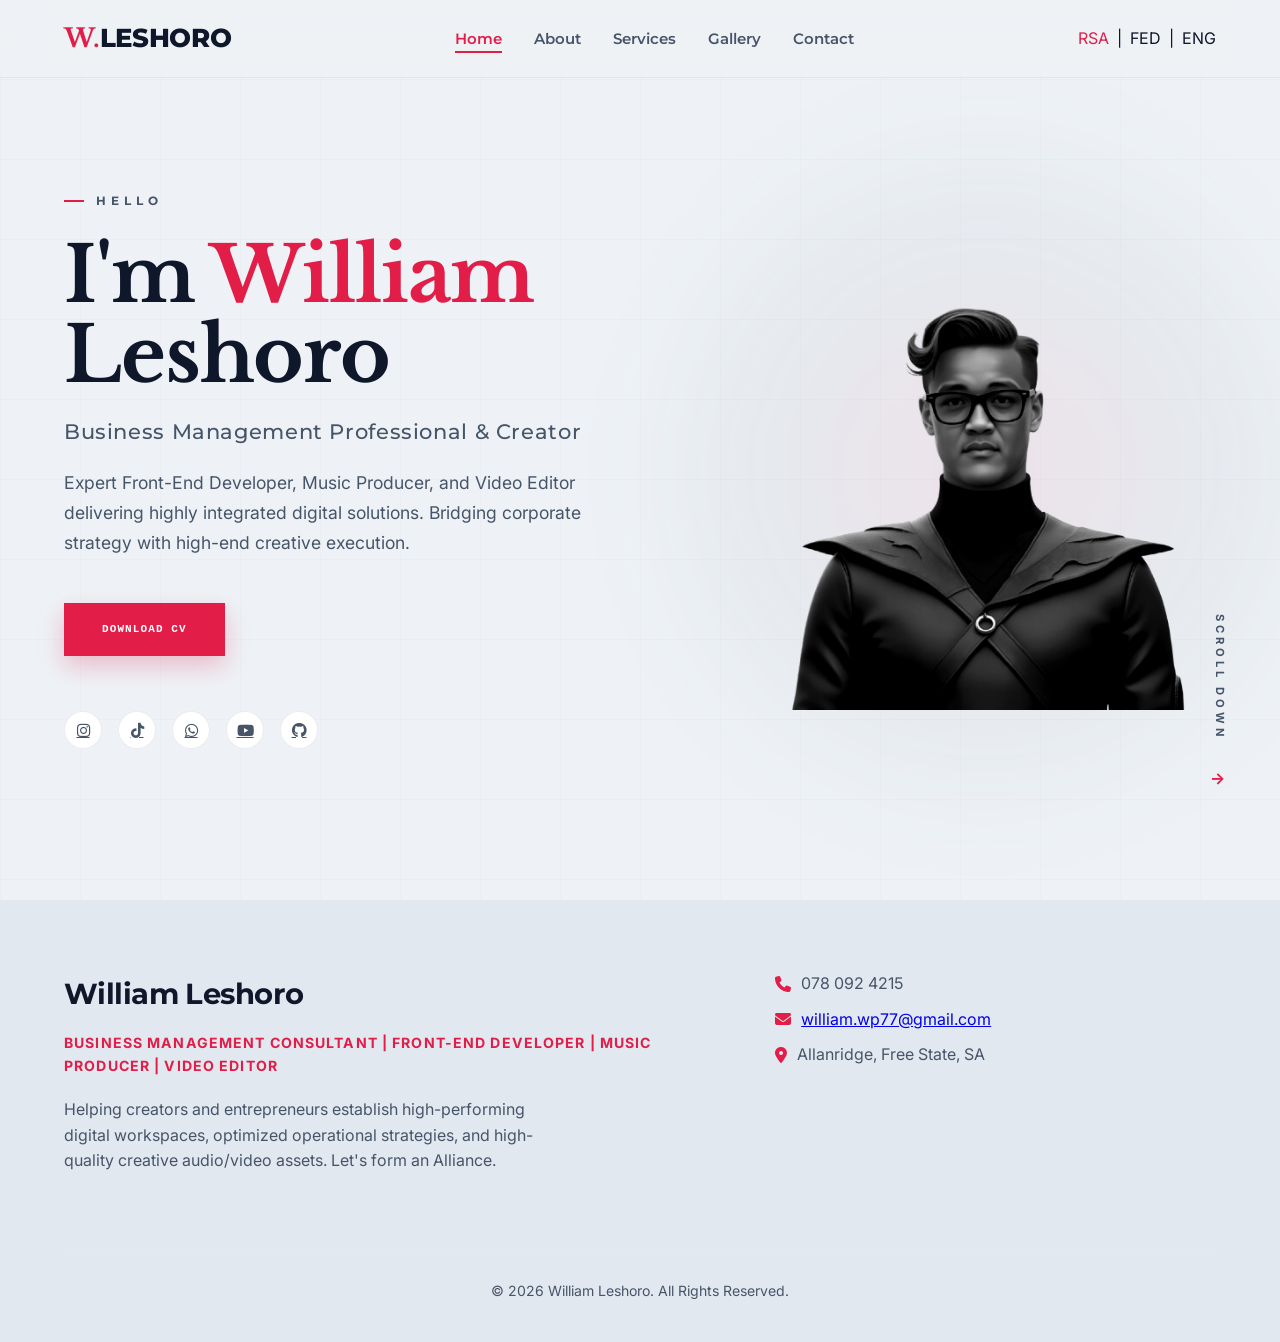
==== index.html @ 3c8e94a7 "Add files via upload" ====
<!doctype html>
<html lang="en">
  <head>
    <meta charset="UTF-8" />
    <meta name="viewport" content="width=device-width, initial-scale=1.0" />
    
    <!-- SEO Meta Tags -->
    <title>William Leshoro | Professional Business Consultant & Creator</title>
    <meta name="description" content="William Leshoro - Business Management Consultant, Front-End Developer, Music Producer & Video Editor based in Allanridge, South Africa. Bridging corporate strategy and creative execution." />
    <meta name="keywords" content="William Leshoro, Business Consultant South Africa, Front-End Developer South Africa, Beat Maker, Music Producer, Video Editor, Allanridge, Free State" />
    <meta name="author" content="William Leshoro" />
    
    <!-- Font Awesome for sleek professional icons -->
    <link rel="stylesheet" href="https://cdnjs.cloudflare.com/ajax/libs/font-awesome/6.4.0/css/all.min.css" />
    
    <!-- External Custom Stylesheet -->
    <link rel="stylesheet" href="./style.css" />
    
    <!-- JS Activation Checker for Local CORS Export Compatibility -->
    <script>
      document.documentElement.className += ' js-enabled';
    </script>
  </head>
  <body>

    <!-- STICKY NAVIGATION BAR -->
    <header class="header sticky-nav">
      <div class="nav-container">
        <a href="#home" class="logo uppercase tracking-widest text-[19px] font-bold">
          <span class="serif italic gold-text font-normal normal-case">W.</span>LESHORO
        </a>
        
        <nav style="flex-grow: 1; display: flex; justify-content: center;">
          <ul class="nav-menu" id="navMenu">
            <li><a href="#home" class="nav-link active">Home</a></li>
            <li><a href="#about" class="nav-link">About</a></li>
            <li><a href="#services" class="nav-link">Services</a></li>
            <li><a href="#gallery" class="nav-link">Gallery</a></li>
            <li><a href="#contact" class="nav-link">Contact</a></li>
          </ul>
        </nav>

        <!-- Mockup extra language/selector on the right -->
        <div class="header-extra font-mono text-[11px] font-bold tracking-widest text-slate-500 uppercase flex gap-2 items-center" style="display: flex; gap: 8px;">
          <span class="active-lang text-red-600 gold-text" style="color: var(--accent);">RSA</span>
          <span class="opacity-30">|</span>
          <span>FED</span>
          <span class="opacity-30">|</span>
          <span>ENG</span>
        </div>
        
        <button class="mobile-nav-toggle" id="mobileNavToggle" aria-label="Toggle navigation menu" aria-expanded="false" style="margin-left: 20px;">
          <i class="fa-solid fa-bars"></i>
        </button>
      </div>
    </header>

    <main>
      <!-- ==========================================
           HOME / HERO SECTION
           ========================================== -->
      <section id="home" class="hero-section">
        <div class="container hero-grid">
          <div class="hero-content">
            <span class="hero-tagline-modern">Hello</span>
            <h1 class="hero-heading serif">
              I'm <span class="gold-text font-bold text-rose-600" style="color: var(--accent);">William</span> Leshoro
            </h1>
            <h2 class="hero-subheading uppercase tracking-[0.1em] text-xs font-bold opacity-80" style="margin-bottom: 20px;">Business Management Professional &amp; Creator</h2>
            <p class="hero-description">
              Expert Front-End Developer, Music Producer, and Video Editor delivering highly integrated digital solutions. Bridging corporate strategy with high-end creative execution.
            </p>
            <div class="hero-buttons">
              <!-- DOWNLOAD CV button styled with solid red matching the Jems mockup red button -->
              <a href="#contact" class="btn btn-primary" style="background: var(--accent); color: #fff; border-radius: 0px; text-transform: uppercase; font-size: 11px; letter-spacing: 0.1em; font-weight: bold; font-family: monospace; padding: 16px 36px; border-color: var(--accent); box-shadow: 0 10px 25px rgba(225, 29, 72, 0.25);">
                Download CV
              </a>
            </div>

            <!-- Social rows positioned cleanly on the bottom left under content -->
            <div class="hero-socials">
              <a href="https://instagram.com" target="_blank" rel="noopener noreferrer" class="hero-social-link" aria-label="Instagram">
                <i class="fa-brands fa-instagram"></i>
              </a>
              <a href="https://www.tiktok.com" target="_blank" rel="noopener noreferrer" class="hero-social-link" aria-label="TikTok">
                <i class="fa-brands fa-tiktok"></i>
              </a>
              <a href="https://wa.me/27780924215" target="_blank" rel="noopener noreferrer" class="hero-social-link" aria-label="WhatsApp">
                <i class="fa-brands fa-whatsapp"></i>
              </a>
              <a href="https://www.youtube.com/@MW_LESHORO" target="_blank" rel="noopener noreferrer" class="hero-social-link" aria-label="YouTube">
                <i class="fa-brands fa-youtube"></i>
              </a>
              <a href="https://github.com" target="_blank" rel="noopener noreferrer" class="hero-social-link" aria-label="GitHub">
                <i class="fa-brands fa-github"></i>
              </a>
            </div>
          </div>
          
          <div class="hero-visual" style="position: relative;">
            <div class="hero-portrait-container">
              <div class="artistic-brush-backdrop"></div>
              <img src="src/assets/images/william back no more.png" alt="William Leshoro" class="hero-portrait-image" referrerPolicy="no-referrer" />
            </div>
          </div>
        </div>

        <!-- Vertical Scroll indicator matching the mockup right edge -->
        <div class="scroll-down-indicator" onclick="window.location.hash = '#about'">
          Scroll Down
        </div>
      </section>

      <!-- ==========================================
           ABOUT SECTION
           ========================================== -->
      <section id="about" class="about-section section-alt">
        <div class="container about-grid fade-in-section">
          <div class="about-image-wrapper">
            <div class="about-image-container">
              <img src="src/assets/images/WhatsApp Image 2025-07-25 at 4.08.32 AM (2).jpg" alt="William Leshoro - Professional Profile" class="about-image" referrerPolicy="no-referrer" />
              <div class="about-image-frame"></div>
            </div>
          </div>
          
          <div class="about-content">
            <h2 class="about-heading"><span class="accent-text">About</span> Me</h2>
            <p class="about-p">
              I am William Leshoro, a dedicated Business Management Consultant and multi-disciplinary creator. With a background in both business strategy and creative production, I offer a unique perspective that bridges the gap between operational excellence and creative expression.
            </p>
            <p class="about-p">
              My journey began with a passion for helping small businesses navigate the complexities of the modern market. Over the years, I have expanded my skill set to include front-end development, music production, and video editing, allowing me to provide comprehensive support to entrepreneurs and content creators alike.
            </p>
            <p class="about-p">
              I believe that every business has a story to tell and a unique value to offer. My mission is to provide the tools and guidance necessary for you to share that story effectively and grow your venture sustainably.
            </p>
            
            <div class="about-stats">
              <div class="stat-item">
                <div class="stat-number">65%</div>
                <div class="stat-label">Client Satis.</div>
              </div>
              <div class="stat-item">
                <div class="stat-number">3+</div>
                <div class="stat-label">Expert Skills</div>
              </div>
              <div class="stat-item">
                <div class="stat-number">30+</div>
                <div class="stat-label">Projects done</div>
              </div>
            </div>
          </div>
        </div>
      </section>

      <!-- ==========================================
           SERVICES SECTION
           ========================================== -->
      <section id="services" class="services-section">
        <div class="container fade-in-section">
          <div class="section-header">
            <h2>My <span class="accent-text">Services</span></h2>
            <p>Providing custom, high-caliber, strategic business frameworks alongside bespoke design and creative publishing tools.</p>
          </div>
          
          <div class="services-grid">
            <!-- SERVICE 1 -->
            <div class="service-card">
              <div class="service-icon-wrapper">
                <i class="fa-solid fa-code"></i>
              </div>
              <h3>Front-End Development</h3>
              <p>I create modern, responsive, and high-performing websites tailored to the needs of small businesses.</p>
              <ul class="service-features-list">
                <li><i class="fa-solid fa-circle-check"></i> Custom Website Design</li>
                <li><i class="fa-solid fa-circle-check"></i> Responsive Web Development</li>
                <li><i class="fa-solid fa-circle-check"></i> Landing Page Optimization</li>
                <li><i class="fa-solid fa-circle-check"></i> Website Maintenance</li>
              </ul>
            </div>

            <!-- SERVICE 2 -->
            <div class="service-card">
              <div class="service-icon-wrapper">
                <i class="fa-solid fa-music"></i>
              </div>
              <h3>Beat Making</h3>
              <p>Providing high-quality, original beats and soundscapes for content creators, YouTubers, and musical artists.</p>
              <ul class="service-features-list">
                <li><i class="fa-solid fa-circle-check"></i> Custom Beat Production</li>
                <li><i class="fa-solid fa-circle-check"></i> Sound Design for Videos</li>
                <li><i class="fa-solid fa-circle-check"></i> Mixing and Mastering</li>
                <li><i class="fa-solid fa-circle-check"></i> Audio Branding</li>
              </ul>
            </div>

            <!-- SERVICE 3 -->
            <div class="service-card">
              <div class="service-icon-wrapper">
                <i class="fa-solid fa-video"></i>
              </div>
              <h3>Video Editing</h3>
              <p>Transforming raw footage into engaging visual stories for social media, marketing, and personal projects.</p>
              <ul class="service-features-list">
                <li><i class="fa-solid fa-circle-check"></i> Social Media Content Editing</li>
                <li><i class="fa-solid fa-circle-check"></i> Color Grading &amp; Correction</li>
                <li><i class="fa-solid fa-circle-check"></i> Motion Graphics</li>
                <li><i class="fa-solid fa-circle-check"></i> YouTube Video Production</li>
              </ul>
            </div>

            <!-- SERVICE 4 -->
            <div class="service-card">
              <div class="service-icon-wrapper">
                <i class="fa-solid fa-briefcase"></i>
              </div>
              <h3>Business Guidance</h3>
              <p>Strategic consulting for entrepreneurs looking to start, scale, or optimize their business operations.</p>
              <ul class="service-features-list">
                <li><i class="fa-solid fa-circle-check"></i> Business Strategy Planning</li>
                <li><i class="fa-solid fa-circle-check"></i> Market Analysis</li>
                <li><i class="fa-solid fa-circle-check"></i> Operational Efficiency</li>
                <li><i class="fa-solid fa-circle-check"></i> Entrepreneurial Coaching</li>
              </ul>
            </div>
          </div>
        </div>
      </section>

      <!-- ==========================================
           GALLERY SECTION
           ========================================== -->
      <section id="gallery" class="gallery-section section-alt">
        <div class="container fade-in-section">
          <!-- Mike Welly inspired elegant left-aligned header -->
          <div class="gallery-browsing-header" style="text-align: left; margin-bottom: 30px;">
            <h2 class="gallery-browsing-title" style="font-family: var(--font-title); font-size: 2.22rem; font-weight: 500; color: var(--text-muted); line-height: 1.35; max-width: 700px; margin-bottom: 20px;">
              You're now browsing William's<br>
              <span style="color: var(--text-main); font-weight: 700;">Portfolio Collection</span>
            </h2>
          </div>
          
          <!-- 3D Infinite Scroll Carousel (Vue Carousel 3D Style - Images Only) -->
          <div class="carousel-3d-wrapper" style="position: relative; width: 100%; margin: 40px auto 20px auto; overflow: visible;">
            <div class="carousel-3d-container">
              <div class="carousel-3d-slider">
                <!-- Slide 1 (Web) -->
                <div class="carousel-3d-slide" data-index="0" data-category="Website Projects" data-title="Modern Web Dashboards" data-description="A premium and sleek business intelligence dashboard. Built with top-notch responsive design, modular architecture, and customized CSS panels designed to keep workflows optimized and lightning fast.">
                  <img src="./src/assets/images/web_projects_1780596281688.png" alt="Website Projects Workflow" class="carousel-3d-img" referrerPolicy="no-referrer" />
                </div>

                <!-- Slide 2 (Music) -->
                <div class="carousel-3d-slide" data-index="1" data-category="Music Production" data-title="Acoustic Recording Studio" data-description="An active creative view inside William's primary sound engineering workstation. Outfitted with studio MIDI controllers, monitors, and audio mastering gear to record pristine musical frequencies.">
                  <img src="./src/assets/images/music_production_1780596298999.png" alt="Music Production Studio layout" class="carousel-3d-img" referrerPolicy="no-referrer" />
                </div>

                <!-- Slide 3 (Music - Beats) -->
                <div class="carousel-3d-slide" data-index="2" data-category="Beat Sessions" data-title="Drum Machine Composition" data-description="A live demonstration capturing rhythmic beat compositions. Utilizes hardware drum pads, classic synth plugins, and custom loops to formulate original background soundscapes for artists.">
                  <img src="./src/assets/images/beat_making_1780596352821.png" alt="Beat Making Drum Sampler Session" class="carousel-3d-img" referrerPolicy="no-referrer" />
                </div>

                <!-- Slide 4 (Video) -->
                <div class="carousel-3d-slide" data-index="3" data-category="Video Editing" data-title="Creative Editing Suite" data-description="Dual monitor premium video editing desk. Configured for flawless multi-cam edits, professional grading, audio matching, and cinematic grading output formatted for social media and marketing.">
                  <img src="./src/assets/images/video_editing_1780596317617.png" alt="Video Editing Workstation" class="carousel-3d-img" referrerPolicy="no-referrer" />
                </div>

                <!-- Slide 5 (Business) -->
                <div class="carousel-3d-slide" data-index="4" data-category="Business Guidance" data-title="Consulting Strategy Session" data-description="Professional operational layout mapping growth opportunities. Incorporates real data, charting, and structured strategic consulting methodologies to scale small and medium businesses.">
                  <img src="./src/assets/images/business_consulting_1780596336177.png" alt="Business Consulting Sessions Materials" class="carousel-3d-img" referrerPolicy="no-referrer" />
                </div>

                <!-- Slide 6 (Creative Showcase) -->
                <div class="carousel-3d-slide" data-index="5" data-category="Creative Works" data-title="Holistic Project Portfolio" data-description="Modern visual elements blending software creation, motion design, and audio composition. Highlights William's combined capabilities in crafting immersive digital products.">
                  <img src="./src/assets/images/creative_showcase_1780596371225.png" alt="Creative Work Showcase branding workspace" class="carousel-3d-img" referrerPolicy="no-referrer" />
                </div>
              </div>
            </div>

            <!-- Handheld / Desktop responsive arrows -->
            <button class="carousel-3d-btn carousel-3d-prev-btn" aria-label="Previous Image">
              <i class="fa-solid fa-chevron-left"></i>
            </button>
            <button class="carousel-3d-btn carousel-3d-next-btn" aria-label="Next Image">
              <i class="fa-solid fa-chevron-right"></i>
            </button>
          </div>
        </div>
      </section>

      <!-- LIGHTBOX OVERLAY MODAL -->
      <div id="lightbox" class="lightbox">
        <div class="lightbox-content-wrapper">
          <button class="lightbox-close" aria-label="Close lightbox modal">
            <i class="fa-solid fa-xmark"></i>
          </button>
          
          <button class="lightbox-arrow lightbox-prev" aria-label="Previous image">
            <i class="fa-solid fa-chevron-left"></i>
          </button>
          
          <div class="lightbox-img-container">
            <img src="" alt="" class="lightbox-img" referrerPolicy="no-referrer" />
          </div>
          
          <button class="lightbox-arrow lightbox-next" aria-label="Next image">
            <i class="fa-solid fa-chevron-right"></i>
          </button>
          
          <div class="lightbox-info">
            <span class="lightbox-meta">Category</span>
            <h3 class="lightbox-title">Project Title</h3>
            <p class="lightbox-desc">Detailed descriptions of the layout and strategic solutions delivered.</p>
          </div>
        </div>
      </div>

      <!-- ==========================================
           CONTACT SECTION
           ========================================== -->
      <section id="contact" class="contact-section">
        <div class="container fade-in-section">
          <div class="section-header">
            <h2>Get In <span class="accent-text">Touch</span></h2>
            <p>Have a question or looking to launch a new project? Drop a line and let's collaborate on scaling your vision.</p>
          </div>
          
          <div class="contact-grid">
            <!-- Contact details left -->
            <div class="contact-info-container">
              <div class="contact-detail-card">
                <!-- Phone -->
                <div class="contact-item">
                  <div class="contact-icon">
                    <i class="fa-brands fa-whatsapp"></i>
                  </div>
                  <div class="contact-text">
                    <h4>Phone / WhatsApp</h4>
                    <p><a href="tel:0780924215">078 092 4215</a></p>
                  </div>
                </div>

                <!-- Email -->
                <div class="contact-item">
                  <div class="contact-icon">
                    <i class="fa-solid fa-envelope"></i>
                  </div>
                  <div class="contact-text">
                    <h4>Email Address</h4>
                    <p><a href="mailto:william.wp77@gmail.com">william.wp77@gmail.com</a></p>
                  </div>
                </div>

                <!-- Office Address -->
                <div class="contact-item">
                  <div class="contact-icon">
                    <i class="fa-solid fa-location-dot"></i>
                  </div>
                  <div class="contact-text">
                    <h4>Office Address</h4>
                    <p>
                      14 Crocodile Street<br />
                      Allanridge, Free State, 9490<br />
                      South Africa
                    </p>
                  </div>
                </div>
              </div>

              <!-- Social Links -->
              <div style="margin-bottom: 30px;">
                <h4 class="contact-social-title uppercase text-center md:text-left">Connect with me online</h4>
                <div class="social-links justify-center md:justify-start">
                  <a href="https://instagram.com/M.W LESHORO" target="_blank" rel="noopener noreferrer" class="social-icon" aria-label="Instagram">
                    <i class="fa-brands fa-instagram"></i>
                  </a>
                  <a href="https://www.tiktok.com" target="_blank" rel="noopener noreferrer" class="social-icon" aria-label="TikTok">
                    <i class="fa-brands fa-tiktok"></i>
                  </a>
                  <a href="https://wa.me/27780924215" target="_blank" rel="noopener noreferrer" class="social-icon" aria-label="WhatsApp">
                    <i class="fa-brands fa-whatsapp"></i>
                  </a>
                  <a href="https://www.youtube.com/@MW_LESHORO target="_blank" rel="noopener noreferrer" class="social-icon" aria-label="YouTube">
                    <i class="fa-brands fa-youtube"></i>
                  </a>
                  <a href="https://github.com" target="_blank" rel="noopener noreferrer" class="social-icon" aria-label="GitHub">
                    <i class="fa-brands fa-github"></i>
                  </a>
                </div>
              </div>

              <!-- Custom Google Map Styled Iframe -->
              <div class="map-placeholder">
                <iframe 
                   src="https://www.google.com/maps?q=14+Crocodile+Street+Allanridge+9490+South+Africa&output=embed" 
                    width="600" 
                    height="450" 
                    style="border:0;" 
                    allowfullscreen="" 
                    loading="lazy">
                </iframe>
              </div>
            </div>

            <!-- Contact form right -->
            <div class="contact-form-card">
              
              
            </div>
          </div>
        </div>
      </section>
    </main>

    <!-- ==========================================
         FOOTER SECTION
         ========================================== -->
    <footer>
      <div class="container footer-grid">
        <div class="footer-info">
          <h3>William Leshoro</h3>
          <p class="footer-subtitle">Business Management Consultant | Front-End Developer | Music Producer | Video Editor</p>
          <p class="footer-desc">
            Helping creators and entrepreneurs establish high-performing digital workspaces, optimized operational strategies, and high-quality creative audio/video assets. Let's form an Alliance.
          </p>
        </div>
        
        <div class="footer-contacts flex flex-col justify-start md:items-end">
          <p><i class="fa-solid fa-phone"></i> 078 092 4215</p>
          <p><i class="fa-solid fa-envelope"></i> <a href="mailto:william.wp77@gmail.com" class="text-slate-400 hover:text-[#E2B813] transition-colors">william.wp77@gmail.com</a></p>
          <p><i class="fa-solid fa-location-dot"></i> Allanridge, Free State, SA</p>
        </div>
      </div>
      
      <div class="footer-bottom">
        <p>&copy; 2026 William Leshoro. All Rights Reserved.</p>
      </div>
    </footer>

    <!-- SCROLL TO TOP FLOATING BUTTON -->
    <button class="scroll-top" aria-label="Scroll back to top">
      <i class="fa-solid fa-arrow-up"></i>
    </button>

    <!-- Link to external custom script.js -->
    <script src="./script.js"></script>
  </body>
</html>
---- style.css ----
/*
 * William Leshoro - Professional Portfolio CSS
 * Theme: Dark Blue & Metallic Gold Accents
 */

@import url('https://fonts.googleapis.com/css2?family=Libre+Baskerville:ital,wght@0,400;0,700;1,400&family=Montserrat:wght@300;400;500;600;700;800&family=Inter:wght@300;400;500;600;700&display=swap');

:root {
  /* Colors */
  --primary: #eef2f6;        /* Premium mockup light lavender-grey background */
  --primary-light: #ffffff;  /* Pure white cards */
  --primary-dark: #e2e8f0;   /* Secondary light neutral */
  --accent: #e11d48;         /* Rose-600 crimson red accent */
  --accent-secondary: #be123c; /* Rose-700 deeper red */
  --accent-light: rgba(225, 29, 72, 0.06); /* Soft translucent red */
  --text-main: #0f172a;      /* Absolute clean slate-900 list texts */
  --text-muted: #475569;     /* Slate-600 descriptive texts */
  --accent-gradient: linear-gradient(135deg, #f43f5e, #e11d48);
  --btn-gradient: linear-gradient(135deg, #e11d48, #be123c);
  
  /* Layout and Transitions */
  --font-title: 'Montserrat', sans-serif;
  --font-serif: 'Libre Baskerville', serif;
  --font-body: 'Inter', sans-serif;
  --transition-smooth: all 0.5s cubic-bezier(0.16, 1, 0.3, 1);
  --border-radius-sm: 0px; /* Editorial minimal alignment (sharp corners) */
  --border-radius-md: 0px; 
  --border-radius-lg: 0px;
}

* {
  box-sizing: border-box;
  margin: 0;
  padding: 0;
}

html {
  scroll-behavior: smooth;
  font-family: var(--font-body);
  color: var(--text-main);
  background-color: var(--primary);
  overflow-x: hidden;
}

body {
  line-height: 1.6;
}

/* Scrollbar Style */
::-webkit-scrollbar {
  width: 10px;
}
::-webkit-scrollbar-track {
  background: var(--primary-dark);
}
::-webkit-scrollbar-thumb {
  background: var(--accent-light);
  border: 2px solid var(--primary-dark);
  border-radius: 5px;
}
::-webkit-scrollbar-thumb:hover {
  background: var(--accent);
}

/* Typography Helpers */
h1, h2, h3, h4 {
  font-family: var(--font-title);
  font-weight: 700;
  color: var(--text-main);
  letter-spacing: -0.02em;
}

.serif {
  font-family: var(--font-serif);
}

.gold-text {
  color: var(--accent);
}

.gold-border {
  border-color: var(--accent);
}

.gold-bg {
  background-color: var(--accent);
}

.glass {
  background: rgba(255, 255, 255, 0.03);
  backdrop-filter: blur(12px);
  border: 1px solid rgba(255, 255, 255, 0.08);
}

.card-hover:hover {
  border-color: var(--accent);
  transform: translateY(-2px);
  transition: var(--transition-smooth);
}

section {
  padding: 110px 5% 90px 5%;
  position: relative;
  overflow: hidden;
}

.section-alt {
  background-color: var(--primary-dark);
}

.accent-text {
  font-family: var(--font-serif);
  font-style: italic;
  font-weight: 400;
  color: var(--accent);
}

/* General Layout Elements */
.container {
  max-width: 1200px;
  margin: 0 auto;
  width: 100%;
}

.text-center {
  text-align: center;
}

.section-header {
  margin-bottom: 60px;
  text-align: center;
  position: relative;
}

.section-header h2 {
  font-size: 2.5rem;
  margin-bottom: 12px;
  text-transform: uppercase;
  letter-spacing: 0.05em;
  font-weight: 800;
}

.section-header p {
  color: var(--text-muted);
  font-size: 1.1rem;
  max-width: 600px;
  margin: 0 auto;
}

.section-header::after {
  content: '';
  display: block;
  width: 80px;
  height: 4px;
  background: var(--accent-gradient);
  margin: 15px auto 0 auto;
  border-radius: 2px;
}

/* Buttons */
.btn {
  display: inline-flex;
  align-items: center;
  justify-content: center;
  padding: 14px 28px;
  font-family: var(--font-title);
  font-weight: 600;
  font-size: 0.95rem;
  text-decoration: none;
  border-radius: var(--border-radius-sm);
  transition: var(--transition-smooth);
  cursor: pointer;
  letter-spacing: 0.03em;
  gap: 10px;
  border: 2px solid transparent;
}

.btn-primary {
  background: var(--btn-gradient);
  color: var(--primary);
  box-shadow: 0 4px 20px rgba(226, 184, 19, 0.25);
}

.btn-primary:hover {
  transform: translateY(-3px);
  box-shadow: 0 8px 25px rgba(226, 184, 19, 0.4);
}

.btn-outline {
  background: transparent;
  border-color: var(--accent);
  color: var(--accent);
}

.btn-outline:hover {
  background: var(--accent-light);
  transform: translateY(-3px);
  box-shadow: 0 8px 25px rgba(226, 184, 19, 0.15);
}

/* Navigation - Sticky Header */
.sticky-nav {
  position: fixed;
  top: 0;
  left: 0;
  right: 0;
  width: 100%;
  z-index: 1000;
  background-color: rgba(238, 242, 246, 0.8);
  backdrop-filter: blur(16px);
  border-bottom: 1px solid rgba(15, 23, 42, 0.05);
  transition: var(--transition-smooth);
}

.sticky-nav.scrolled {
  background-color: rgba(255, 255, 255, 0.95);
  padding: 12px 0;
  box-shadow: 0 10px 40px rgba(15, 23, 42, 0.04);
  border-bottom: 1px solid rgba(15, 23, 42, 0.07);
}

.nav-container {
  max-width: 1300px;
  margin: 0 auto;
  padding: 18px 5%;
  display: flex;
  align-items: center;
  justify-content: space-between;
}

.logo {
  font-family: var(--font-title);
  font-size: 1.6rem;
  font-weight: 800;
  color: var(--text-main);
  text-decoration: none;
  letter-spacing: -0.01em;
  display: flex;
  align-items: center;
}

.logo .dot {
  color: var(--accent);
  margin-left: 2px;
}

.nav-menu {
  display: flex;
  list-style: none;
  gap: 32px;
  align-items: center;
}

.nav-link {
  color: var(--text-muted);
  text-decoration: none;
  font-family: var(--font-title);
  font-size: 0.95rem;
  font-weight: 600;
  position: relative;
  padding: 5px 0;
  transition: var(--transition-smooth);
}

.nav-link:hover, .nav-link.active {
  color: var(--accent);
}

.nav-link::after {
  content: '';
  position: absolute;
  bottom: 0;
  left: 0;
  width: 0;
  height: 2px;
  background-color: var(--accent);
  transition: var(--transition-smooth);
}

.nav-link:hover::after, .nav-link.active::after {
  width: 100%;
}

/* Mobile Nav Toggle */
.mobile-nav-toggle {
  display: none;
  background: none;
  border: none;
  cursor: pointer;
  color: var(--text-main);
  padding: 8px;
  font-size: 1.5rem;
  z-index: 1001;
}

/* Home / Hero Section */
.hero-section {
  min-height: 100vh;
  display: flex;
  align-items: center;
  justify-content: center;
  padding-top: 130px;
  background-color: var(--primary);
  position: relative;
  overflow: hidden;
}

/* Structural styling grid overlay matching Jems mockup background */
.hero-section::before {
  content: '';
  position: absolute;
  top: 0; left: 0; right: 0; bottom: 0;
  background-image: 
    linear-gradient(90deg, rgba(15, 23, 42, 0.015) 1px, transparent 1px),
    linear-gradient(0deg, rgba(15, 23, 42, 0.015) 1px, transparent 1px);
  background-size: 80px 80px;
  pointer-events: none;
  z-index: 1;
}

.hero-grid {
  display: grid;
  grid-template-columns: 1.15fr 0.85fr;
  align-items: center;
  gap: 60px;
  position: relative;
  z-index: 5;
}

.hero-content {
  display: flex;
  flex-direction: column;
}

.hero-tagline-modern {
  font-family: var(--font-title);
  font-size: 0.78rem;
  letter-spacing: 0.4em;
  font-weight: 700;
  color: var(--text-muted);
  text-transform: uppercase;
  margin-bottom: 25px;
  display: flex;
  align-items: center;
  gap: 12px;
}

.hero-tagline-modern::before {
  content: '';
  width: 20px;
  height: 2px;
  background-color: var(--accent);
  display: inline-block;
}

.hero-heading {
  font-size: 4.8rem;
  line-height: 1.05;
  margin-bottom: 18px;
  font-weight: 800;
  color: var(--text-main);
  letter-spacing: -0.015em;
}

.hero-subheading {
  font-size: 1.3rem;
  color: var(--text-muted);
  margin-bottom: 25px;
  font-weight: 500;
  letter-spacing: 0.03em;
}

.hero-description {
  font-size: 1.1rem;
  color: var(--text-muted);
  margin-bottom: 45px;
  max-width: 580px;
  line-height: 1.7;
}

.hero-buttons {
  display: flex;
  gap: 20px;
}

/* Jems mockup portrait structure with custom canvas backdrop */
.hero-portrait-container {
  position: relative;
  width: 100%;
  max-width: 440px;
  height: 480px;
  display: flex;
  align-items: flex-end;
  justify-content: center;
  z-index: 5;
}

.hero-portrait-image {
  width: 100%;
  height: auto;
  max-height: 100%;
  object-fit: contain;
  z-index: 5;
  position: relative;
  filter: grayscale(100%) contrast(108%); /* Professional black & white portrait */
  transition: all 0.6s cubic-bezier(0.16, 1, 0.3, 1);
}

.hero-portrait-image:hover {
  filter: grayscale(0%) contrast(100%); /* Elegant pop of actual colors on hover */
}

/* Decorative watercolor paint splash stroke backdrop behind profile portrait */
.artistic-brush-backdrop {
  position: absolute;
  top: 50%;
  left: 50%;
  transform: translate(-50%, -50%);
  width: 150%;
  height: 150%;
  background: radial-gradient(circle, rgba(225, 29, 72, 0.07) 0%, rgba(71, 85, 105, 0.05) 50%, transparent 75%);
  border-radius: 50%;
  filter: blur(50px);
  z-index: 1;
  pointer-events: none;
  animation: floaty 8s infinite alternate ease-in-out;
}

/* Vertical Scroll Down Indicator matching mockup */
.scroll-down-indicator {
  position: absolute;
  right: 4%;
  bottom: 12%;
  writing-mode: vertical-rl;
  text-transform: uppercase;
  font-size: 0.7rem;
  letter-spacing: 0.35em;
  font-weight: 700;
  color: var(--text-muted);
  display: flex;
  align-items: center;
  gap: 15px;
  z-index: 10;
  cursor: pointer;
  transition: var(--transition-smooth);
}

.scroll-down-indicator:hover {
  color: var(--accent);
  transform: translateY(10px);
}

.scroll-down-indicator::after {
  content: '→';
  writing-mode: horizontal-tb;
  font-size: 1rem;
  margin-top: 10px;
  color: var(--accent);
}

/* Bottom social row directly below hero content */
.hero-socials {
  display: flex;
  gap: 16px;
  margin-top: 55px;
  align-items: center;
}

.hero-social-link {
  width: 38px;
  height: 38px;
  display: flex;
  align-items: center;
  justify-content: center;
  border-radius: 50%;
  border: 1.5px solid rgba(15, 23, 42, 0.08);
  background-color: var(--primary-light);
  color: var(--text-muted);
  font-size: 0.95rem;
  transition: var(--transition-smooth);
}

.hero-social-link:hover {
  background-color: var(--accent);
  color: white;
  border-color: var(--accent);
  transform: translateY(-4px);
  box-shadow: 0 10px 20px rgba(225, 29, 72, 0.2);
}

/* Animated interactive shapes on Hero side */
.hero-visual {
  position: relative;
  display: flex;
  align-items: center;
  justify-content: center;
}

.hero-shape-container {
  position: relative;
  width: 400px;
  height: 400px;
}

.shape-bg {
  position: absolute;
  width: 100%;
  height: 100%;
  border-radius: 38% 62% 63% 37% / 41% 44% 56% 59%;
  background: linear-gradient(45deg, rgba(30,41,59,0.8), rgba(15,23,42,0.95));
  border: 2px solid var(--accent-light);
  animation: blobbing 12s infinite linear;
  box-shadow: 0 8px 32px rgba(0,0,0,0.4);
}

.shape-outline-1 {
  position: absolute;
  top: -10px; left: -10px;
  width: calc(100% + 20px);
  height: calc(100% + 20px);
  border-radius: 38% 62% 63% 37% / 41% 44% 56% 59%;
  border: 1px dashed var(--accent);
  opacity: 0.4;
  animation: blobbing 18s infinite linear reverse;
}

.shape-ring {
  position: absolute;
  top: -40px;
  left: -40px;
  width: calc(100% + 80px);
  height: calc(100% + 80px);
  border: 1px solid rgba(225,225,225,0.05);
  border-radius: 50%;
  animation: spinning 20s linear infinite;
}

.hero-floating-card {
  position: absolute;
  background: rgba(30, 41, 59, 0.75);
  border: 1px solid rgba(226, 184, 19, 0.3);
  backdrop-filter: blur(8px);
  border-radius: var(--border-radius-sm);
  padding: 16px 22px;
  box-shadow: 0 10px 30px rgba(0,0,0,0.5);
  display: flex;
  align-items: center;
  gap: 15px;
  animation: floaty 6s infinite ease-in-out;
}

.floating-card-1 {
  top: 10%;
  right: -5%;
}

.floating-card-2 {
  bottom: 10%;
  left: -8%;
  animation-delay: -3s;
}

.hero-floating-card .icon-box {
  width: 45px;
  height: 45px;
  background-color: var(--accent-light);
  border-radius: 50%;
  display: flex;
  align-items: center;
  justify-content: center;
  color: var(--accent);
  font-size: 1.2rem;
}

.hero-floating-card h4 {
  font-size: 0.95rem;
  margin-bottom: 2px;
}

.hero-floating-card p {
  font-size: 0.75rem;
  color: var(--text-muted);
}

@keyframes blobbing {
  0% { border-radius: 38% 62% 63% 37% / 41% 44% 56% 59%; }
  33% { border-radius: 60% 40% 50% 50% / 50% 60% 40% 50%; }
  66% { border-radius: 40% 60% 30% 70% / 70% 30% 60% 40%; }
  100% { border-radius: 38% 62% 63% 37% / 41% 44% 56% 59%; }
}

@keyframes spinning {
  to { transform: rotate(360deg); }
}

@keyframes floaty {
  0%, 100% { transform: translateY(0); }
  50% { transform: translateY(-15px); }
}

/* About Section */
.about-grid {
  display: grid;
  grid-template-columns: 0.9fr 1.1fr;
  gap: 60px;
  align-items: center;
}

.about-image-wrapper {
  position: relative;
  display: flex;
  justify-content: center;
}

.about-image-container {
  position: relative;
  max-width: 400px;
  border-radius: var(--border-radius-md);
  overflow: hidden;
  box-shadow: 0 15px 35px rgba(0,0,0,0.5);
  border: 1px solid rgba(255, 255, 255, 0.05);
}

.about-image {
  width: 100%;
  height: auto;
  transition: var(--transition-smooth);
}

.about-image:hover {
  transform: scale(1.05);
}

.about-image-frame {
  position: absolute;
  top: 20px;
  left: -20px;
  right: 20px;
  bottom: -20px;
  border: 2px solid var(--accent);
  border-radius: var(--border-radius-md);
  z-index: -1;
  transition: var(--transition-smooth);
}

.about-image-wrapper:hover .about-image-frame {
  transform: translate(10px, -10px);
}

.about-content {
  display: flex;
  flex-direction: column;
}

.about-heading {
  font-size: 2.5rem;
  margin-bottom: 24px;
  position: relative;
  display: inline-block;
}

.about-heading::after {
  content: '';
  display: block;
  width: 60px;
  height: 3px;
  background-color: var(--accent);
  margin-top: 10px;
}

.about-p {
  color: var(--text-muted);
  font-size: 1.05rem;
  margin-bottom: 20px;
  text-align: justify;
}

.about-stats {
  display: grid;
  grid-template-columns: repeat(3, 1fr);
  gap: 20px;
  margin-top: 35px;
}

.stat-item {
  background-color: var(--primary-light);
  border: 1px solid rgba(15, 23, 42, 0.08);
  border-left: 3px solid var(--accent);
  padding: 15px 20px;
  border-radius: var(--border-radius-sm);
  transition: var(--transition-smooth);
}

.stat-item:hover {
  transform: translateY(-5px);
  background-color: var(--primary-light);
  box-shadow: 0 10px 30px rgba(15, 23, 42, 0.05);
  border-color: var(--accent);
}

.stat-number {
  font-size: 1.8rem;
  font-weight: 800;
  color: var(--accent);
  line-height: 1;
  margin-bottom: 5px;
}

.stat-label {
  font-size: 0.8rem;
  text-transform: uppercase;
  color: var(--text-muted);
  letter-spacing: 0.05em;
  font-weight: 600;
}

/* Services Section */
.services-grid {
  display: grid;
  grid-template-columns: repeat(auto-fit, minmax(260px, 1fr));
  gap: 30px;
}

.service-card {
  background-color: var(--primary-light);
  border: 1px solid rgba(255,255,255,0.06);
  border-radius: var(--border-radius-md);
  padding: 40px 30px;
  text-align: left;
  transition: var(--transition-smooth);
  position: relative;
  display: flex;
  flex-direction: column;
}

.service-card::after {
  content: '';
  position: absolute;
  top: 0;
  left: 0;
  width: 100%;
  height: 100%;
  border-radius: var(--border-radius-md);
  border: 1.5px solid var(--accent-light);
  opacity: 0;
  transition: var(--transition-smooth);
}

.service-card:hover {
  transform: translateY(-8px);
  background-color: rgba(255, 255, 255, 0.06);
  border-color: var(--accent);
  box-shadow: 0 15px 35px rgba(0,0,0,0.4);
}

.service-card:hover::after {
  opacity: 1;
}

.service-icon-wrapper {
  color: var(--accent);
  font-size: 2.2rem;
  margin-bottom: 25px;
  display: inline-flex;
  align-items: center;
  justify-content: center;
  width: 70px;
  height: 70px;
  background-color: rgba(197, 160, 89, 0.07);
  border-radius: 50%;
  border: 1px solid rgba(197, 160, 89, 0.15);
  transition: var(--transition-smooth);
}

.service-card:hover .service-icon-wrapper {
  background-color: var(--accent);
  color: var(--primary);
  transform: rotateY(180deg);
}

.service-card h3 {
  font-size: 1.35rem;
  margin-bottom: 15px;
  text-transform: uppercase;
  letter-spacing: 0.02em;
}

.service-card p {
  color: var(--text-muted);
  font-size: 0.95rem;
  margin-bottom: 25px;
  flex-grow: 1;
}

.service-features-list {
  list-style: none;
  display: flex;
  flex-direction: column;
  gap: 12px;
  border-top: 1px solid rgba(255,255,255,0.06);
  padding-top: 20px;
}

.service-features-list li {
  display: flex;
  align-items: center;
  font-size: 0.88rem;
  color: var(--text-main);
  gap: 10px;
}

.service-features-list li i {
  color: var(--accent);
  font-size: 0.9rem;
}

/* Gallery / Portfolio Section */
.gallery-filters {
  display: flex;
  justify-content: flex-start;
  gap: 24px;
  margin-bottom: 50px;
  flex-wrap: wrap;
}

.filter-btn {
  background: none !important;
  color: #798394 !important;
  border: none !important;
  padding: 0 0 6px 0 !important;
  border-radius: 0px !important;
  font-family: var(--font-body);
  font-size: 1.05rem !important;
  font-weight: 700 !important;
  cursor: pointer;
  transition: all 0.3s ease !important;
  text-transform: capitalize !important;
  border-bottom: 2.5px solid transparent !important;
  box-shadow: none !important;
  outline: none !important;
}

.filter-btn:hover {
  color: var(--text-main) !important;
}

.filter-btn.active {
  color: var(--text-main) !important;
  border-bottom-color: var(--text-main) !important; /* Elegant solid dark underline matching Jems and Mike layouts */
}

.gallery-grid {
  display: grid;
  grid-template-columns: repeat(12, 1fr);
  gap: 20px;
  width: 100%;
}

.gallery-item {
  grid-column: span 12;
  cursor: pointer;
  background-color: transparent;
  border: none;
  box-shadow: none;
  transition: all 0.6s cubic-bezier(0.16, 1, 0.3, 1);
  display: flex !important;
  flex-direction: column;
}

@media (min-width: 600px) {
  .gallery-item {
    grid-column: span 6;
  }
}

@media (min-width: 992px) {
  .gallery-item {
    grid-column: span 4;
  }
}

.gallery-card-inner {
  position: relative;
  width: 100%;
  height: 340px; /* Default height */
  overflow: hidden;
  border-radius: 0px; /* Precise sharp edges matching the new mockup */
  box-shadow: 0 10px 35px rgba(15, 23, 42, 0.06);
  border: 1px solid rgba(15, 23, 42, 0.08);
  transition: all 0.6s cubic-bezier(0.16, 1, 0.3, 1);
}

.gallery-img {
  width: 100%;
  height: 100%;
  object-fit: cover;
  transition: all 0.7s cubic-bezier(0.16, 1, 0.3, 1);
}

.gallery-overlay {
  position: absolute;
  top: 0; left: 0; right: 0; bottom: 0;
  background: linear-gradient(to top, rgba(10, 10, 10, 0.95) 0%, rgba(10, 10, 10, 0.25) 60%, transparent 100%);
  display: flex;
  flex-direction: column;
  justify-content: flex-end;
  padding: 24px;
  opacity: 0;
  transition: all 0.4s ease;
}

/* Progressive Uneven Spans matching the gorgeous asymmetrical bento grid when 'asymmetric-layout' is present */
@media (min-width: 992px) {
  .gallery-grid.asymmetric-layout .gallery-item:nth-child(1) {
    grid-column: span 4;
  }
  .gallery-grid.asymmetric-layout .gallery-item:nth-child(2) {
    grid-column: span 5;
  }
  .gallery-grid.asymmetric-layout .gallery-item:nth-child(3) {
    grid-column: span 3;
  }
  .gallery-grid.asymmetric-layout .gallery-item:nth-child(4) {
    grid-column: span 3;
  }
  .gallery-grid.asymmetric-layout .gallery-item:nth-child(5) {
    grid-column: span 5;
  }
  .gallery-grid.asymmetric-layout .gallery-item:nth-child(6) {
    grid-column: span 4;
  }
  
  /* Set alternating heights to replicate the uneven boundaries in the image */
  .gallery-grid.asymmetric-layout .gallery-item:nth-child(1) .gallery-card-inner {
    height: 380px;
  }
  .gallery-grid.asymmetric-layout .gallery-item:nth-child(2) .gallery-card-inner {
    height: 380px;
  }
  .gallery-grid.asymmetric-layout .gallery-item:nth-child(3) .gallery-card-inner {
    height: 380px;
  }
  .gallery-grid.asymmetric-layout .gallery-item:nth-child(4) .gallery-card-inner {
    height: 320px;
  }
  .gallery-grid.asymmetric-layout .gallery-item:nth-child(5) .gallery-card-inner {
    height: 320px;
  }
  .gallery-grid.asymmetric-layout .gallery-item:nth-child(6) .gallery-card-inner {
    height: 320px;
  }
}

/* Hover Zoom & Overlay triggers under flat state */
.gallery-item:hover .gallery-img {
  transform: scale(1.06);
}

.gallery-item:hover .gallery-card-inner {
  border-color: rgba(225, 29, 72, 0.3); /* soft crimson accent border on hover */
  box-shadow: 0 15px 40px rgba(15, 23, 42, 0.12);
}

.gallery-item:hover .gallery-overlay {
  opacity: 1;
}

.gallery-category {
  color: var(--accent); /* Rose-600 */
  font-size: 0.75rem;
  font-weight: 700;
  text-transform: uppercase;
  letter-spacing: 0.12em;
  margin-bottom: 5px;
}

.gallery-title {
  color: #ffffff;
  font-size: 1.15rem;
  font-weight: 700;
  line-height: 1.3;
  margin-bottom: 2px;
}

.gallery-icon {
  width: 36px;
  height: 36px;
  background-color: var(--accent);
  color: #ffffff;
  border-radius: 50%;
  display: flex;
  align-items: center;
  justify-content: center;
  align-self: flex-end;
  transform: translateY(15px);
  opacity: 0;
  transition: all 0.4s cubic-bezier(0.16, 1, 0.3, 1);
  font-size: 0.95rem;
}

.gallery-item:hover .gallery-icon {
  transform: translateY(0);
  opacity: 1;
}

/* Load More Button styles matching light theme structure */
.load-more-btn {
  background-color: var(--primary-light);
  color: var(--text-muted);
  border: 1.5px solid rgba(15, 23, 42, 0.08) !important;
  font-family: var(--font-body);
  font-size: 11px;
  font-weight: 700;
  letter-spacing: 0.18em;
  padding: 14px 38px;
  text-transform: uppercase;
  transition: all 0.4s cubic-bezier(0.16, 1, 0.3, 1);
  cursor: pointer;
  box-shadow: 0 4px 15px rgba(15, 23, 42, 0.02);
}

.load-more-btn:hover {
  background-color: var(--text-main);
  color: var(--primary-light);
  border-color: var(--text-main) !important;
  transform: translateY(-3px);
  box-shadow: 0 12px 30px rgba(15, 23, 42, 0.12);
}

/* Lightbox Modal */
.lightbox {
  position: fixed;
  top: 0; left: 0; right: 0; bottom: 0;
  background-color: rgba(9, 13, 22, 0.97);
  backdrop-filter: blur(8px);
  z-index: 2000;
  display: none;
  align-items: center;
  justify-content: center;
  opacity: 0;
  transition: opacity 0.4s ease;
  padding: 30px;
}

.lightbox.active {
  display: flex;
  opacity: 1;
}

.lightbox-content-wrapper {
  max-width: 900px;
  width: 100%;
  display: flex;
  flex-direction: column;
  position: relative;
}

.lightbox-img-container {
  width: 100%;
  height: auto;
  max-height: 70vh;
  display: flex;
  justify-content: center;
  align-items: center;
  border-radius: var(--border-radius-sm);
  overflow: hidden;
  box-shadow: 0 10px 40px rgba(0,0,0,0.6);
  border: 1px solid rgba(255,255,255,0.05);
}

.lightbox-img {
  max-width: 100%;
  max-height: 70vh;
  object-fit: contain;
}

.lightbox-info {
  margin-top: 25px;
  display: flex;
  flex-direction: column;
}

.lightbox-meta {
  color: var(--accent);
  font-family: var(--font-title);
  font-weight: 700;
  text-transform: uppercase;
  font-size: 0.8rem;
  letter-spacing: 0.08em;
  margin-bottom: 5px;
}

.lightbox-title {
  font-size: 1.6rem;
  font-weight: 800;
  margin-bottom: 10px;
}

.lightbox-desc {
  color: var(--text-muted);
  font-size: 0.98rem;
}

.lightbox-close {
  position: absolute;
  top: -45px;
  right: 0;
  background: none;
  border: none;
  color: var(--text-main);
  font-size: 2rem;
  cursor: pointer;
  transition: var(--transition-smooth);
}

.lightbox-close:hover {
  color: var(--accent);
}

.lightbox-arrow {
  position: absolute;
  top: 50%;
  transform: translateY(-50%);
  background: rgba(30,31,59,0.5);
  border: 1px solid rgba(255,255,255,0.05);
  color: var(--text-main);
  width: 50px;
  height: 50px;
  border-radius: 50%;
  display: flex;
  align-items: center;
  justify-content: center;
  font-size: 1.2rem;
  cursor: pointer;
  transition: var(--transition-smooth);
  backdrop-filter: blur(5px);
  z-index: 10;
}

.lightbox-arrow:hover {
  background-color: var(--accent);
  color: var(--primary);
  box-shadow: 0 4px 15px rgba(226, 184, 19, 0.4);
}

.lightbox-prev {
  left: -70px;
}

.lightbox-next {
  right: -70px;
}

/* Contact Section */
.contact-grid {
  display: grid;
  grid-template-columns: 0.9fr 1.1fr;
  gap: 65px;
}

.contact-info-container {
  display: flex;
  flex-direction: column;
}

.contact-detail-card {
  background-color: var(--primary-light);
  border: 1px solid rgba(255,255,255,0.06);
  padding: 30px;
  border-radius: var(--border-radius-md);
  margin-bottom: 30px;
}

.contact-item {
  display: flex;
  align-items: flex-start;
  gap: 20px;
  margin-bottom: 25px;
}

.contact-item:last-child {
  margin-bottom: 0;
}

.contact-icon {
  width: 50px;
  height: 50px;
  background-color: rgba(197, 160, 89, 0.08);
  border: 1px solid rgba(197, 160, 89, 0.15);
  color: var(--accent);
  border-radius: 50%;
  display: flex;
  align-items: center;
  justify-content: center;
  font-size: 1.2rem;
  flex-shrink: 0;
}

.contact-text h4 {
  font-size: 1rem;
  margin-bottom: 5px;
  text-transform: uppercase;
  letter-spacing: 0.05em;
  font-weight: 700;
}

.contact-text p, .contact-text a {
  font-size: 0.98rem;
  color: var(--text-muted);
  text-decoration: none;
  transition: var(--transition-smooth);
}

.contact-text a:hover {
  color: var(--accent);
}

.contact-social-title {
  font-size: 1.1rem;
  margin-bottom: 15px;
  font-weight: 700;
}

.social-links {
  display: flex;
  gap: 15px;
}

.social-icon {
  width: 44px;
  height: 44px;
  background-color: var(--primary-light);
  border: 1px solid rgba(255,255,255,0.05);
  border-radius: 50%;
  color: var(--text-main);
  display: flex;
  align-items: center;
  justify-content: center;
  text-decoration: none;
  transition: var(--transition-smooth);
  font-size: 1rem;
}

.social-icon:hover {
  background-color: var(--accent);
  color: var(--primary);
  transform: translateY(-4px);
  box-shadow: 0 6px 15px rgba(197, 160, 89, 0.3);
}

/* Map Embed */
.map-placeholder {
  width: 100%;
  height: 250px;
  border-radius: var(--border-radius-md);
  overflow: hidden;
  border: 1px solid rgba(255,255,255,0.06);
  box-shadow: 0 10px 25px rgba(0,0,0,0.4);
}

.map-placeholder iframe {
  width: 100%;
  height: 100%;
  border: 0;
  filter: grayscale(1) invert(0.92) contrast(1.1); /* Gorgeous clean dark custom style map */
}

/* Contact Form */
.contact-form-card {
  background-color: var(--primary-light);
  border: 1px solid rgba(255,255,255,0.06);
  padding: 45px;
  border-radius: var(--border-radius-md);
  box-shadow: 0 15px 40px rgba(0,0,0,0.4);
}

.form-group-row {
  display: grid;
  grid-template-columns: 1fr 1fr;
  gap: 20px;
}

.form-group {
  margin-bottom: 22px;
  position: relative;
}

.form-label {
  display: block;
  font-size: 0.85rem;
  text-transform: uppercase;
  letter-spacing: 0.05em;
  font-weight: 600;
  margin-bottom: 8px;
  color: var(--text-main);
}

.form-input {
  width: 100%;
  background-color: var(--primary);
  border: 1.5px solid rgba(255,255,255,0.1);
  padding: 14px 18px;
  color: white;
  border-radius: var(--border-radius-sm);
  font-family: var(--font-body);
  font-size: 0.95rem;
  transition: var(--transition-smooth);
}

.form-input:focus {
  outline: none;
  border-color: var(--accent);
  box-shadow: 0 0 0 4px var(--accent-light);
}

textarea.form-input {
  resize: none;
  min-height: 140px;
}

/* Dynamic Field Error Messages */
.form-input.invalid {
  border-color: #EF4444 !important;
  box-shadow: 0 0 0 4px rgba(239, 68, 68, 0.15) !important;
}

.error-message {
  color: #EF4444;
  font-size: 0.78rem;
  margin-top: 5px;
  font-weight: 500;
  display: none;
}

/* Submit status notification */
.form-status {
  padding: 16px;
  border-radius: var(--border-radius-sm);
  font-size: 0.95rem;
  font-weight: 600;
  margin-bottom: 25px;
  display: none;
  animation: fadeIn 0.4s ease;
}

.form-status.success {
  display: flex;
  align-items: center;
  gap: 12px;
  background-color: rgba(16, 185, 129, 0.1);
  border: 1px solid rgba(16, 185, 129, 0.4);
  color: #10B981;
}

.form-status.error {
  display: flex;
  align-items: center;
  gap: 12px;
  background-color: rgba(239, 68, 68, 0.1);
  border: 1px solid rgba(239, 68, 68, 0.4);
  color: #EF4444;
}

/* Footer style */
footer {
  background-color: var(--primary-dark);
  border-top: 1px solid rgba(255,255,255,0.05);
  padding: 70px 5% 40px 5%;
}

.footer-grid {
  display: grid;
  grid-template-columns: 1.5fr 1fr;
  gap: 50px;
  margin-bottom: 50px;
}

.footer-info h3 {
  font-size: 1.8rem;
  margin-bottom: 15px;
}

.footer-subtitle {
  color: var(--accent);
  font-size: 0.88rem;
  text-transform: uppercase;
  font-weight: 700;
  letter-spacing: 0.08em;
  margin-bottom: 20px;
}

.footer-desc {
  color: var(--text-muted);
  max-width: 500px;
  margin-bottom: 25px;
}

.footer-contacts p {
  color: var(--text-muted);
  margin-bottom: 10px;
  display: flex;
  align-items: center;
  gap: 10px;
}

.footer-contacts p i {
  color: var(--accent);
}

.footer-bottom {
  text-align: center;
  padding-top: 30px;
  border-top: 1px solid rgba(255,255,255,0.05);
  color: var(--text-muted);
  font-size: 0.88rem;
}

/* Scroll-to-Top Button */
.scroll-top {
  position: fixed;
  bottom: 30px;
  right: 30px;
  background: var(--btn-gradient);
  color: var(--primary);
  width: 46px;
  height: 46px;
  border-radius: 50%;
  border: none;
  display: flex;
  align-items: center;
  justify-content: center;
  font-size: 1.1rem;
  cursor: pointer;
  z-index: 999;
  box-shadow: 0 4px 15px rgba(226, 184, 19, 0.3);
  transition: var(--transition-smooth);
  opacity: 0;
  visibility: hidden;
  transform: translateY(15px);
}

.scroll-top.show {
  opacity: 1;
  visibility: visible;
  transform: translateY(0);
}

.scroll-top:hover {
  transform: translateY(-5px);
  box-shadow: 0 8px 25px rgba(226, 184, 19, 0.5);
}

/* Animations Trigger */
.fade-in-section {
  opacity: 0;
  transform: translateY(35px);
  transition: opacity 0.8s ease-out, transform 0.8s cubic-bezier(0.16, 1, 0.3, 1);
  visibility: hidden;
}

.fade-in-section.visible {
  opacity: 1;
  transform: translateY(0);
  visibility: visible;
}

@keyframes fadeIn {
  from { opacity: 0; }
  to { opacity: 1; }
}

/* Stagger animation helpers */
.slide-in-right {
  opacity: 0;
  transform: translateX(40px);
}

.slide-in-left {
  opacity: 0;
  transform: translateX(-40px);
}

/* Media Queries (Responsive Tuning) */
@media (max-width: 1024px) {
  .hero-heading {
    font-size: 3.2rem;
  }
  .hero-grid, .about-grid, .contact-grid {
    gap: 40px;
  }
}

@media (max-width: 968px) {
  section {
    padding: 80px 5% 60px 5%;
  }
  
  .mobile-nav-toggle {
    display: block;
  }
  
  .nav-menu {
    position: fixed;
    top: 0;
    right: -100%;
    width: 280px;
    height: 100vh;
    background-color: var(--primary-light);
    flex-direction: column;
    justify-content: center;
    gap: 25px;
    z-index: 1000;
    box-shadow: -5px 0 30px rgba(0,0,0,0.5);
    transition: 0.5s cubic-bezier(0.16, 1, 0.3, 1);
  }
  
  .nav-menu.active {
    right: 0;
  }
  
  .hero-grid {
    grid-template-columns: 1fr;
    text-align: center;
  }
  
  .hero-tagline {
    align-self: center;
  }
  
  .hero-content {
    align-items: center;
  }
  
  .hero-buttons {
    justify-content: center;
  }
  
  .hero-visual {
    margin-top: 40px;
  }
  
  .about-grid {
    grid-template-columns: 1fr;
  }
  
  .about-image-wrapper {
    order: -1;
    margin-bottom: 20px;
  }
  
  .contact-grid {
    grid-template-columns: 1fr;
  }
  
  .lightbox-prev, .lightbox-next {
    display: none !important;
  }
}

@media (max-width: 768px) {
  .form-group-row {
    grid-template-columns: 1fr;
    gap: 0;
  }
  
  .footer-grid {
    grid-template-columns: 1fr;
    gap: 40px;
  }
  
  .hero-shape-container {
    width: 300px;
    height: 300px;
  }
  
  .floating-card-1 {
    right: -10px;
  }
  
  .floating-card-2 {
    left: -15px;
  }
}

@media (max-width: 480px) {
  .hero-heading {
    font-size: 2.3rem;
  }
  .hero-subheading {
    font-size: 1.3rem;
  }
  .hero-buttons {
    flex-direction: column;
    width: 100%;
    gap: 12px;
  }
  .btn {
    width: 100%;
  }
  .about-stats {
    grid-template-columns: 1fr;
    gap: 15px;
  }
  .gallery-filters {
    gap: 6px;
  }
  .filter-btn {
    padding: 8px 16px;
    font-size: 0.8rem;
  }
  .contact-form-card {
    padding: 25px;
  }
}

/* ==========================================================================
   Multi-Page Tab Routing & Silk-Smooth Page Transitions
   ========================================================================== */
.js-enabled main > section {
  display: none !important;
  opacity: 0;
  transform: translateY(15px);
}

.js-enabled main > section.page-active {
  display: block !important;
  animation: pageTransitionIn 0.5s cubic-bezier(0.16, 1, 0.3, 1) forwards;
}

.js-enabled main > section#home.page-active {
  display: flex !important;
  animation: pageTransitionIn 0.5s cubic-bezier(0.16, 1, 0.3, 1) forwards;
}

@keyframes pageTransitionIn {
  from {
    opacity: 0;
    transform: translateY(15px);
  }
  to {
    opacity: 1;
    transform: translateY(0);
  }
}

/* ==========================================================================
   Vue Carousel 3D CSS Definitions
   ========================================================================== */
.carousel-3d-container {
  position: relative;
  width: 100%;
  height: 420px;
  margin: 0 auto;
  perspective: 1500px;
  overflow: visible;
}

.carousel-3d-slider {
  position: relative;
  width: 100%;
  height: 100%;
  transform-style: preserve-3d;
}

.carousel-3d-slide {
  position: absolute;
  top: 50%;
  left: 50%;
  transform: translate(-50%, -50%);
  width: 480px;
  height: 320px;
  border: 4px solid var(--primary);
  background-color: var(--primary-dark);
  box-shadow: 0 15px 45px rgba(0, 0, 0, 0.45);
  overflow: hidden;
  cursor: pointer;
  transition: transform 0.6s cubic-bezier(0.16, 1, 0.3, 1), 
              opacity 0.6s cubic-bezier(0.16, 1, 0.3, 1), 
              filter 0.6s cubic-bezier(0.16, 1, 0.3, 1),
              border-color 0.4s ease;
  transform-style: preserve-3d;
  backface-visibility: hidden;
  z-index: 1;
}

.carousel-3d-img {
  width: 100%;
  height: 100%;
  object-fit: cover;
  display: block;
  user-select: none;
}

/* Dim & blur inactive slides for depth */
.carousel-3d-slide:not(.carousel-3d-active) {
  filter: brightness(0.55) contrast(0.9);
}

.carousel-3d-slide:not(.carousel-3d-active):hover {
  filter: brightness(0.7) contrast(0.95);
}

/* Active Highlight Border */
.carousel-3d-active {
  border-color: var(--accent) !important;
  box-shadow: 0 25px 65px rgba(225, 29, 72, 0.35);
  z-index: 20;
}

/* Interactive Navigation controls */
.carousel-3d-btn {
  position: absolute;
  top: 50%;
  transform: translateY(-50%);
  width: 54px;
  height: 54px;
  background-color: var(--primary);
  border: 1.5px solid rgba(255, 255, 255, 0.1);
  color: var(--text-main);
  border-radius: 50%;
  display: flex;
  align-items: center;
  justify-content: center;
  cursor: pointer;
  z-index: 40;
  transition: all 0.3s cubic-bezier(0.16, 1, 0.3, 1);
  box-shadow: 0 10px 25px rgba(0, 0, 0, 0.2);
}

.carousel-3d-prev-btn {
  left: 10px;
}

.carousel-3d-next-btn {
  right: 10px;
}

.carousel-3d-btn:hover {
  background-color: var(--accent);
  color: #fff;
  border-color: var(--accent);
  box-shadow: 0 10px 30px rgba(225, 29, 72, 0.45);
}

/* Responsive Scaling for the 3D Carousel views */
@media (max-width: 1024px) {
  .carousel-3d-slide {
    width: 400px;
    height: 266px;
  }
  .carousel-3d-container {
    height: 360px;
  }
}

@media (max-width: 768px) {
  .carousel-3d-slide {
    width: 290px;
    height: 193px;
    border-width: 2.5px;
  }
  .carousel-3d-container {
    height: 280px;
  }
  .carousel-3d-btn {
    width: 44px;
    height: 44px;
  }
}
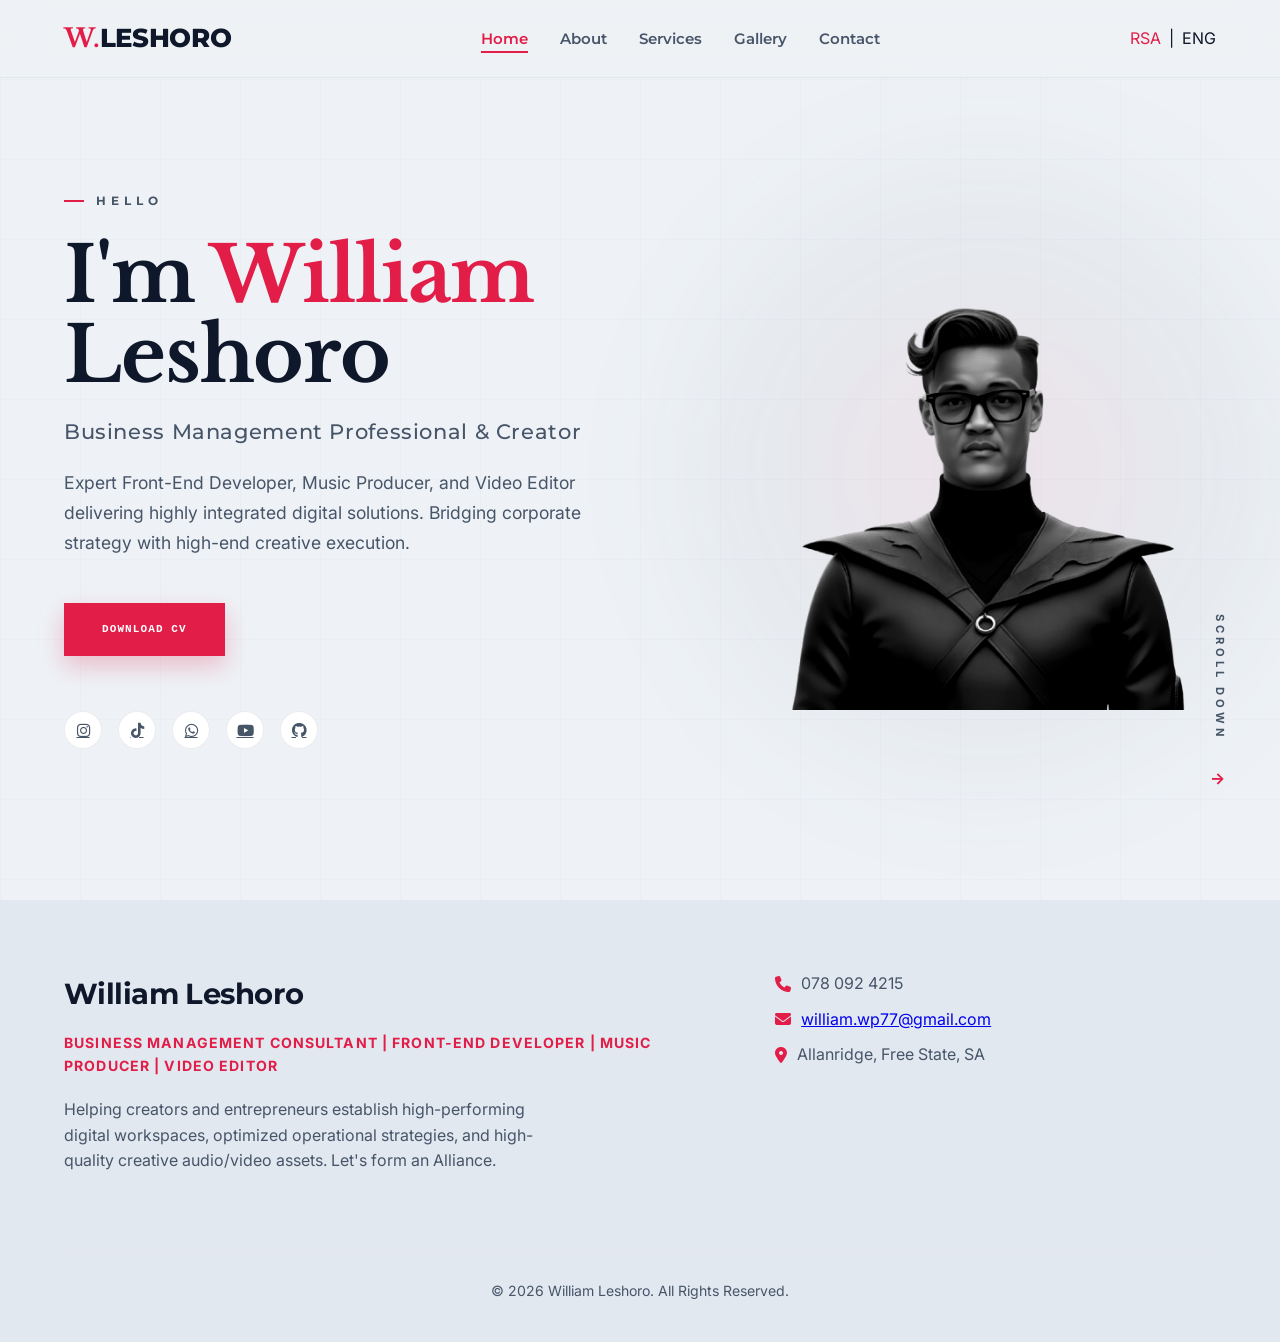
==== commit 80ea1882: "Update social media links and remove unused items" ====
--- a/index.html
+++ b/index.html
@@ -44,8 +44,7 @@
         <div class="header-extra font-mono text-[11px] font-bold tracking-widest text-slate-500 uppercase flex gap-2 items-center" style="display: flex; gap: 8px;">
           <span class="active-lang text-red-600 gold-text" style="color: var(--accent);">RSA</span>
           <span class="opacity-30">|</span>
-          <span>FED</span>
-          <span class="opacity-30">|</span>
+          
           <span>ENG</span>
         </div>
         
@@ -175,7 +174,7 @@
                 <li><i class="fa-solid fa-circle-check"></i> Custom Website Design</li>
                 <li><i class="fa-solid fa-circle-check"></i> Responsive Web Development</li>
                 <li><i class="fa-solid fa-circle-check"></i> Landing Page Optimization</li>
-                <li><i class="fa-solid fa-circle-check"></i> Website Maintenance</li>
+                
               </ul>
             </div>
 
@@ -204,7 +203,7 @@
               <ul class="service-features-list">
                 <li><i class="fa-solid fa-circle-check"></i> Social Media Content Editing</li>
                 <li><i class="fa-solid fa-circle-check"></i> Color Grading &amp; Correction</li>
-                <li><i class="fa-solid fa-circle-check"></i> Motion Graphics</li>
+                
                 <li><i class="fa-solid fa-circle-check"></i> YouTube Video Production</li>
               </ul>
             </div>
@@ -373,7 +372,7 @@
                   <a href="https://instagram.com/M.W LESHORO" target="_blank" rel="noopener noreferrer" class="social-icon" aria-label="Instagram">
                     <i class="fa-brands fa-instagram"></i>
                   </a>
-                  <a href="https://www.tiktok.com" target="_blank" rel="noopener noreferrer" class="social-icon" aria-label="TikTok">
+                  <a href="https://www.tiktok.com/@william.leshoro" target="_blank" rel="noopener noreferrer" class="social-icon" aria-label="TikTok">
                     <i class="fa-brands fa-tiktok"></i>
                   </a>
                   <a href="https://wa.me/27780924215" target="_blank" rel="noopener noreferrer" class="social-icon" aria-label="WhatsApp">
@@ -382,7 +381,7 @@
                   <a href="https://www.youtube.com/@MW_LESHORO target="_blank" rel="noopener noreferrer" class="social-icon" aria-label="YouTube">
                     <i class="fa-brands fa-youtube"></i>
                   </a>
-                  <a href="https://github.com" target="_blank" rel="noopener noreferrer" class="social-icon" aria-label="GitHub">
+                  <a href="https://github.com/WILLIAM LESHORO" target="_blank" rel="noopener noreferrer" class="social-icon" aria-label="GitHub">
                     <i class="fa-brands fa-github"></i>
                   </a>
                 </div>
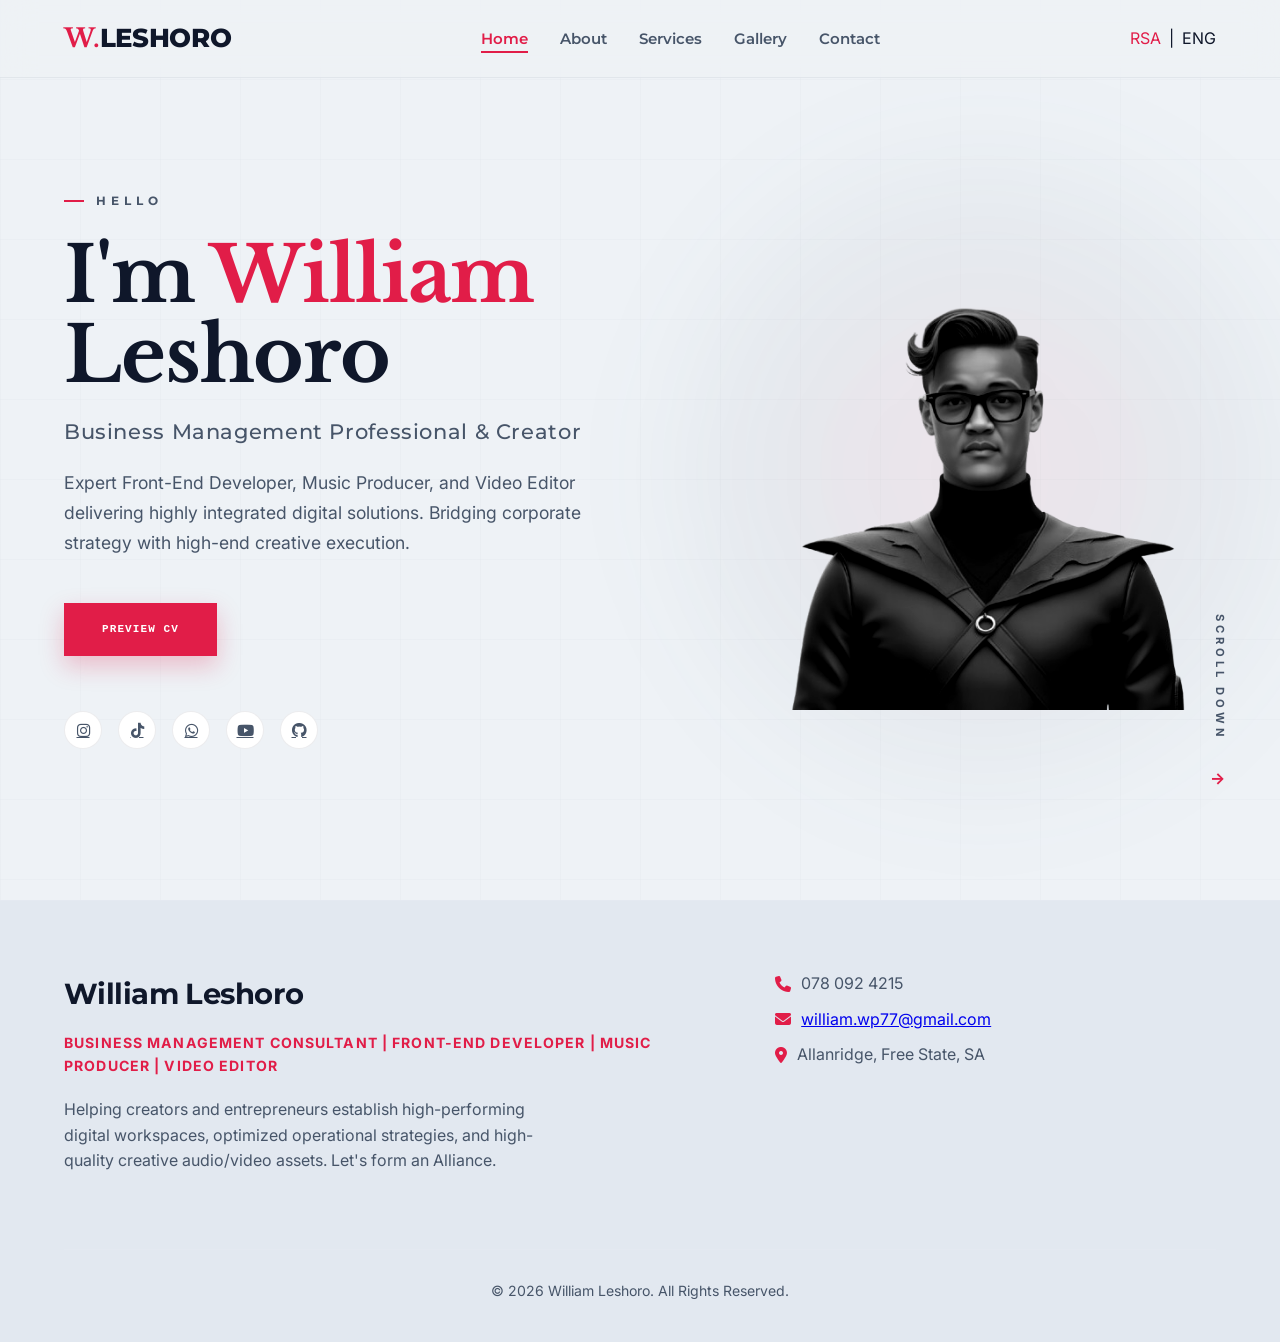
==== commit 858b5c1b: "cv" ====
--- a/index.html
+++ b/index.html
@@ -71,8 +71,8 @@
             </p>
             <div class="hero-buttons">
               <!-- DOWNLOAD CV button styled with solid red matching the Jems mockup red button -->
-              <a href="#contact" class="btn btn-primary" style="background: var(--accent); color: #fff; border-radius: 0px; text-transform: uppercase; font-size: 11px; letter-spacing: 0.1em; font-weight: bold; font-family: monospace; padding: 16px 36px; border-color: var(--accent); box-shadow: 0 10px 25px rgba(225, 29, 72, 0.25);">
-                Download CV
+              <a href="CV/cv_updated_final.html" class="btn btn-primary" style="background: var(--accent); color: #fff; border-radius: 0px; text-transform: uppercase; font-size: 11px; letter-spacing: 0.1em; font-weight: bold; font-family: monospace; padding: 16px 36px; border-color: var(--accent); box-shadow: 0 10px 25px rgba(225, 29, 72, 0.25);">
+                Preview CV
               </a>
             </div>
 
